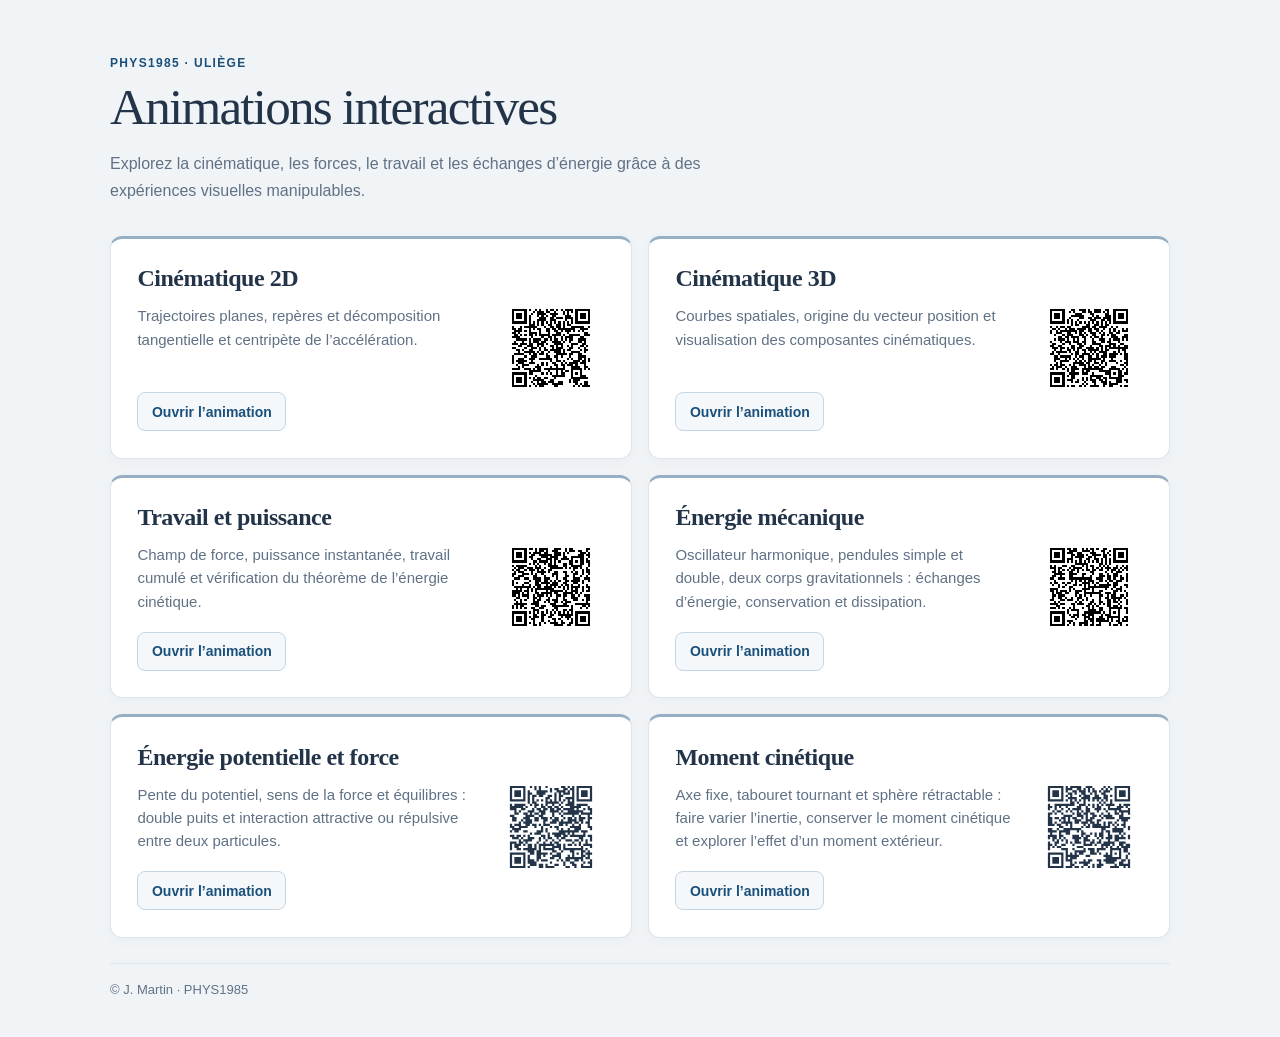
==== index.html @ 3fc99a3e "Add fixed-axis angular momentum interactive app and QR code" ====
<!doctype html>
<html lang="fr">
<head>
  <meta charset="utf-8">
  <meta name="viewport" content="width=device-width, initial-scale=1">
  <meta name="description" content="Animations interactives de mécanique pour le cours PHYS1985.">
  <link rel="canonical" href="https://aenictusgithub.github.io/PHYS1985/">
  <meta property="og:title" content="PHYS1985 — Animations interactives de mécanique">
  <meta property="og:description" content="Cinématique, forces, travail, puissance et énergie dans des expériences visuelles manipulables.">
  <meta property="og:type" content="website">
  <meta property="og:url" content="https://aenictusgithub.github.io/PHYS1985/">
  <meta property="og:image" content="https://aenictusgithub.github.io/PHYS1985/og.png">
  <meta name="twitter:card" content="summary_large_image">
  <meta name="twitter:title" content="PHYS1985 — Animations interactives de mécanique">
  <meta name="twitter:description" content="Cinématique, forces, travail, puissance et énergie dans des expériences visuelles manipulables.">
  <meta name="twitter:image" content="https://aenictusgithub.github.io/PHYS1985/og.png">
  <title>PHYS1985 — Animations interactives</title>
  <link rel="stylesheet" href="assets/phys1985-theme.css">
</head>
<body class="catalog">
  <main>
    <header>
      <p class="eyebrow">PHYS1985 · ULiège</p>
      <h1>Animations interactives</h1>
      <p class="intro">Explorez la cinématique, les forces, le travail et les échanges d’énergie grâce à des expériences visuelles manipulables.</p>
    </header>

    <section class="grid" aria-label="Animations disponibles">
      <article>
        <div>
          <h2>Cinématique 2D</h2>
          <p>Trajectoires planes, repères et décomposition tangentielle et centripète de l’accélération.</p>
          <a class="button" href="cinematique_2d_webapp_fr.html">Ouvrir l’animation</a>
        </div>
        <img class="qr" src="qr-codes/cinematique_2d.svg" alt="QR code vers l’animation de cinématique 2D">
      </article>

      <article>
        <div>
          <h2>Cinématique 3D</h2>
          <p>Courbes spatiales, origine du vecteur position et visualisation des composantes cinématiques.</p>
          <a class="button" href="cinematique_3d_webapp_fr.html">Ouvrir l’animation</a>
        </div>
        <img class="qr" src="qr-codes/cinematique_3d.svg" alt="QR code vers l’animation de cinématique 3D">
      </article>

      <article>
        <div>
          <h2>Travail et puissance</h2>
          <p>Champ de force, puissance instantanée, travail cumulé et vérification du théorème de l’énergie cinétique.</p>
          <a class="button" href="puissance_travail_webapp_fr.html">Ouvrir l’animation</a>
        </div>
        <img class="qr" src="qr-codes/puissance_travail.svg" alt="QR code vers l’animation sur le travail et la puissance">
      </article>

      <article>
        <div>
          <h2>Énergie mécanique</h2>
          <p>Oscillateur harmonique, pendules simple et double, deux corps gravitationnels : échanges d’énergie, conservation et dissipation.</p>
          <a class="button" href="energie_mecanique_webapp_fr.html">Ouvrir l’animation</a>
        </div>
        <img class="qr" src="qr-codes/energie_mecanique.svg" alt="QR code vers l’animation sur l’énergie mécanique">
      </article>

      <article>
        <div>
          <h2>Énergie potentielle et force</h2>
          <p>Pente du potentiel, sens de la force et équilibres : double puits et interaction attractive ou répulsive entre deux particules.</p>
          <a class="button" href="potentiel_force_webapp_fr.html">Ouvrir l’animation</a>
        </div>
        <img class="qr" src="qr-codes/potentiel_force.svg" alt="QR code vers l’animation sur l’énergie potentielle et la force">
      </article>

      <article>
        <div>
          <h2>Moment cinétique</h2>
          <p>Axe fixe, tabouret tournant et sphère rétractable : faire varier l’inertie, conserver le moment cinétique et explorer l’effet d’un moment extérieur.</p>
          <a class="button" href="moment_cinetique_webapp_fr.html">Ouvrir l’animation</a>
        </div>
        <img class="qr" src="qr-codes/moment_cinetique.svg" alt="QR code vers l’animation sur le moment cinétique">
      </article>
    </section>

    <footer>© J. Martin · PHYS1985</footer>
  </main>
</body>
</html>
---- assets/phys1985-theme.css ----
/* PHYS1985 — shared visual language. Embedded in every standalone application. */
:root {
  --bg: #f1f4f7;
  --panel: #ffffff;
  --panel-soft: #f7f9fb;
  --ink: #233449;
  --muted: #607185;
  --line: #dce4ec;
  --accent: #276aa0;
  --accent-dark: #1b507b;
  --position: #d9683b;
  --velocity: #2775b6;
  --acceleration: #7758a6;
  --tangential: #b5688b;
  --normal: #268576;
  --centripetal: #268576;
  --force: #7758a6;
  --work: #2775b6;
  --positive: #268576;
  --negative: #b5687b;
  --shadow: 0 3px 12px rgba(28, 49, 72, 0.035);
  --ui-font: -apple-system, BlinkMacSystemFont, "Segoe UI", sans-serif;
  --title-font: "STIX Two Text", Georgia, "Times New Roman", serif;
  --radius: 0.75rem;
  --text-ui: 0.875rem;
  --text-secondary: 0.75rem;
  --text-formula: 0.9375rem;
  --text-value: 0.875rem;
  --text-tick: 0.8125rem;
  font-family: var(--ui-font);
  font-synthesis: none;
  color-scheme: light;
}

.phys-app { margin: 0; color: var(--ink); background: var(--bg); }
.phys-app [hidden] { display: none !important; }
.phys-app mjx-container[jax="SVG"] { font-size: 100% !important; }
.phys-app #app-shell {
  display: grid;
  grid-template-columns: 20.5rem minmax(0, 1fr);
  width: 100%;
  height: 100vh;
  height: 100dvh;
  min-height: 0;
}
.phys-app .control-panel {
  min-width: 0;
  overflow-y: auto;
  border-right: 1px solid var(--line);
  box-shadow: none;
  scrollbar-width: thin;
  scrollbar-color: #b9c7d4 transparent;
}
.phys-app .app-header {
  padding: 1.65rem 1.35rem 1.35rem;
  border: 0;
  border-top: 3px solid var(--accent);
  background: var(--panel);
}
.phys-app .eyebrow, .catalog .eyebrow {
  margin: 0 0 0.55rem;
  color: var(--accent-dark);
  font-family: var(--ui-font);
  font-size: 0.75rem;
  font-weight: 650;
  letter-spacing: 0.11em;
  text-transform: uppercase;
}
.phys-app .app-header h1 {
  margin: 0;
  font-family: var(--title-font);
  font-size: 1.95rem;
  font-weight: 600;
  letter-spacing: -0.035em;
  line-height: 1.12;
}
.phys-app .subtitle {
  margin: 0.65rem 0 0;
  color: var(--muted);
  font-size: 0.875rem;
  line-height: 1.5;
}
.phys-app .panel-section {
  padding: 1.1rem 1.35rem 1.2rem;
  border-top: 1px solid var(--line);
  border-bottom: 0;
}
.phys-app .panel-section h2 {
  margin: 0 0 0.85rem;
  color: var(--muted);
  font-family: var(--ui-font);
  font-size: 0.75rem;
  font-weight: 650;
  letter-spacing: 0.075em;
  line-height: 1.45;
  text-transform: uppercase;
}
.phys-app .section-heading-row { align-items: baseline; margin-bottom: 0.85rem; }
.phys-app .section-heading-row h2 { margin: 0; }
.phys-app .field-label {
  margin-bottom: 0.5rem;
  color: var(--ink);
  font-size: 0.875rem;
  font-weight: 550;
  line-height: 1.4;
}
.phys-app .field-label.compact { margin-top: 1rem; font-size: 0.875rem; }
.phys-app button, .phys-app select {
  min-width: 0;
  min-height: 2.6rem;
  border: 1px solid #cfdae5;
  border-radius: 0.5rem;
  color: var(--ink);
  background: #fff;
  font-size: 0.875rem;
  line-height: 1.25;
  transition: background-color 140ms ease, border-color 140ms ease;
}
.phys-app button { padding: 0.6rem 0.65rem; }
.phys-app select { width: 100%; padding: 0.6rem 1.7rem 0.6rem 0.65rem; text-overflow: ellipsis; }
.phys-app button:hover, .phys-app select:hover { border-color: #8daac1; background: #f5f8fb; }
.phys-app button:focus-visible,
.phys-app select:focus-visible,
.phys-app input:focus-visible,
.phys-app [tabindex]:focus-visible,
.catalog a:focus-visible {
  outline: 3px solid #88b5d7;
  outline-offset: 3px;
}
.phys-app .primary-button {
  color: #fff;
  border-color: var(--accent);
  background: var(--accent);
  font-weight: 600;
  box-shadow: 0 1px 2px rgba(28, 49, 72, 0.08);
}
.phys-app .primary-button:hover { color: #fff; border-color: var(--accent-dark); background: var(--accent-dark); }
.phys-app .text-button {
  min-height: 1.5rem;
  padding: 0;
  border: 0;
  border-radius: 0;
  color: var(--accent);
  background: transparent;
  font-size: 0.8125rem;
  font-weight: 550;
}
.phys-app .text-button:hover { background: transparent; text-decoration: underline; text-underline-offset: 0.2em; }
.phys-app .transport-row { display: grid; grid-template-columns: 1fr 1.35fr 0.9fr; gap: 0.4rem; }
.phys-app .transport-row select { width: 100%; padding-left: 0.45rem; padding-right: 0.6rem; }
.phys-app .transport-row button { padding-left: 0.35rem; padding-right: 0.35rem; font-size: 0.8125rem; }
.phys-app .preset-grid { gap: 0.45rem; }
.phys-app .preset-grid button { min-height: 2.25rem; padding: 0.4rem; font-size: 0.8125rem; }
.phys-app input[type="range"] {
  -webkit-appearance: none;
  appearance: none;
  display: block;
  width: 100%;
  height: 1.75rem;
  margin: 0.05rem 0;
  padding: 0;
  border: 0;
  background: transparent;
  cursor: pointer;
  accent-color: var(--accent);
}
.phys-app input[type="range"]::-webkit-slider-runnable-track { height: 4px; border-radius: 4px; background: #d3dee8; }
.phys-app input[type="range"]::-moz-range-track { height: 4px; border-radius: 4px; background: #d3dee8; }
.phys-app input[type="range"]::-webkit-slider-thumb {
  -webkit-appearance: none;
  width: 16px;
  height: 16px;
  margin-top: -6px;
  border: 2px solid #fff;
  border-radius: 50%;
  background: var(--accent);
  box-shadow: 0 0 0 1px #b6c8d8;
}
.phys-app input[type="range"]::-moz-range-thumb {
  width: 12px;
  height: 12px;
  border: 2px solid #fff;
  border-radius: 50%;
  background: var(--accent);
  box-shadow: 0 0 0 1px #b6c8d8;
}
.phys-app input[type="checkbox"] { width: 1rem; height: 1rem; margin: 0; accent-color: var(--accent); }
.phys-app .vector-options, .phys-app .display-options { gap: 0.15rem; margin-top: 0; }
.phys-app .check-row {
  min-height: 2.1rem;
  padding: 0.2rem 0;
  gap: 0.55rem;
  color: var(--ink);
  font-size: 0.875rem;
  line-height: 1.4;
  cursor: pointer;
}
.phys-app .swatch { width: 0.55rem; height: 0.55rem; border: 0; box-shadow: none; }
.phys-app .swatch-velocity { background: var(--velocity); }
.phys-app .range-readout-row { align-items: baseline; gap: 0.7rem; margin-top: 0.15rem; font-size: 0.8125rem; }
.phys-app .range-readout-row output, .phys-app .paired-controls output { color: var(--ink); font-weight: 500; }
.phys-app .microcopy { font-size: 0.75rem; line-height: 1.5; }
.phys-app .inline-check { flex: 0 0 auto; gap: 0.4rem; font-size: 0.8125rem; }
.phys-app .block-note { margin-top: 0.7rem; }
.phys-app .velocity-polar-controls .field-label { min-height: 4rem; }
.phys-app .equation-section { background: var(--panel-soft); }
.phys-app .equations { min-width: 0; color: var(--ink); font-size: var(--text-formula); }
.phys-app .equation { font-size: var(--text-formula); line-height: 1.5; }
.phys-app .equation.parameters, .phys-app .equations .equation-note { font-family: var(--ui-font); font-size: 0.75rem; line-height: 1.55; }
.phys-app .panel-footer {
  gap: 0.85rem;
  padding: 1rem 1.35rem;
  border-top: 1px solid var(--line);
  color: var(--muted);
  font-size: 0.75rem;
  line-height: 1.55;
  white-space: normal;
}
.phys-app .panel-footer > span:first-child { flex: 0 0 auto; }
.phys-app .visualization-panel {
  min-width: 0;
  min-height: 0;
  gap: 0.85rem;
  padding: 1rem;
  background: var(--bg);
}
.phys-app #viewport, .phys-app .visual-card {
  min-width: 0;
  border: 1px solid var(--line);
  border-radius: var(--radius);
  background: #fff;
  box-shadow: var(--shadow);
}
.phys-app #viewport { min-height: 18rem; }
.phys-app .time-badge {
  top: 0.85rem;
  left: 0.85rem;
  padding: 0.45rem 0.6rem;
  border: 1px solid var(--line);
  border-radius: 0.5rem;
  color: var(--ink);
  background: rgba(255, 255, 255, 0.94);
  font-size: var(--text-value);
  box-shadow: 0 2px 6px rgba(28, 49, 72, 0.035);
}
.phys-app .viewport-toolbar { top: 0.85rem; right: 0.85rem; border: 0; border-radius: 0.5rem; background: transparent; }
.phys-app .viewport-toolbar button {
  min-height: 2.2rem;
  padding: 0.45rem 0.6rem;
  border: 1px solid var(--line);
  border-radius: 0.5rem;
  background: rgba(255, 255, 255, 0.94);
  font-size: 0.75rem;
}
.phys-app .warning-badge { border-radius: 0.5rem; font-size: 0.8125rem; }
.phys-app .readout-panel {
  min-height: 0;
  padding: 0;
  border: 0;
  background: transparent;
}
.phys-app .vector-readouts { grid-template-columns: repeat(auto-fit, minmax(min(100%, 14rem), 1fr)); gap: 0.7rem; }
.phys-app .vector-readout, .phys-app .readout-card {
  position: relative;
  min-width: 0;
  padding: 0.8rem 0.9rem;
  border: 1px solid var(--line);
  border-radius: 0.625rem;
  background: #fff;
  box-shadow: var(--shadow);
}
.phys-app .vector-readout { border-top: 2px solid var(--readout-color); gap: 0.1rem; }
.phys-app .vector-readout-line { max-width: 100%; padding: 0.22rem 0; overflow-x: auto; scrollbar-width: thin; line-height: 1.4; }
.phys-app .vector-readout-magnitude { font-size: var(--text-value); font-weight: 500; }
.phys-app .vector-readout-components { font-size: var(--text-value); }
.phys-app .readout-card::before { inset: 0 0 auto; width: auto; height: 2px; }
.phys-app .readout-symbol { font-size: var(--text-value); line-height: 1.35; }
.phys-app .readout-card strong { margin: 0.28rem 0 0.22rem; font-size: var(--text-value); font-weight: 500; }
.phys-app .range-readout-row output, .phys-app .paired-controls output { font-size: var(--text-value); }
.phys-app .readout-card small { font-size: 0.75rem; line-height: 1.45; }
.phys-app .axis-title-label { font-size: var(--text-formula); }
.phys-app .axis-tick-label { font-size: var(--text-tick); font-weight: 400; }

/* The force field keeps a dark plotting surface for its magnitude palette. */
.phys-app[data-app="energy"] .visualization-panel { display: block; overflow-y: auto; container: workspace / inline-size; }
.phys-app[data-app="energy"] .experiment-grid {
  grid-template-columns: minmax(0, 1fr);
  grid-template-rows: minmax(360px, 47vh) minmax(380px, 38vh);
  gap: 0.85rem;
}
.phys-app[data-app="energy"] .readout-panel { grid-template-columns: repeat(auto-fit, minmax(9rem, 1fr)); gap: 0.7rem; margin-top: 0.85rem; }
.phys-app .card-heading { min-height: 4.4rem; padding: 0.9rem 1rem; align-items: center; }
.phys-app .card-heading h2 { font-family: var(--title-font); font-size: 1.125rem; font-weight: 600; line-height: 1.3; }
.phys-app .card-kicker { color: var(--muted); font-size: 0.75rem; font-weight: 500; letter-spacing: 0.065em; }
.phys-app .sign-badge, .phys-app .result-badge { padding: 0.35rem 0.55rem; border-radius: 0.4rem; font-size: 0.75rem; font-weight: 550; }
.phys-app .sign-badge.positive { color: #20695b; background: #e9f3ef; }
.phys-app .sign-badge.negative { color: #97495f; background: #f8edf0; }
.phys-app .sign-badge.neutral { color: #56697a; background: #edf2f6; }
.phys-app .result-badge { color: var(--accent-dark); background: #edf3f8; }
.phys-app[data-app="energy"] .time-badge { display: grid; gap: 0.3rem; color: #eef5fc; border-color: #34475b; background: rgba(16, 29, 44, 0.92); box-shadow: none; }
.phys-app[data-app="energy"] .viewport-toolbar button { color: #e3edf7; border-color: #34475b; background: rgba(16, 29, 44, 0.92); }
.phys-app[data-app="energy"] .viewport-toolbar button:hover { background: #263c50; }
.phys-app .drag-a-hint { left: 0.85rem; bottom: 0.85rem; border-color: #34475b; border-radius: 0.4rem; background: rgba(16, 29, 44, 0.85); color: #cfdeeb; font-size: 0.75rem; }
.phys-app .scene-math-label { text-shadow: none; }
.phys-app .point-label { color: #ed8a58; }
.phys-app .velocity-label { color: #6db9ed; }
.phys-app .kinetic-readout::before { background: var(--position); }
.phys-app .chart-legend { top: 0.6rem; right: 0.65rem; gap: 0.3rem; padding: 0.45rem 0.6rem; border-color: var(--line); border-radius: 0.45rem; font-size: 0.875rem; background: rgba(255, 255, 255, 0.94); }
.phys-app .chart-tick-label { font-size: var(--text-tick); }
.phys-app .chart-axis-x, .phys-app .chart-axis-y { font-size: var(--text-formula); }
.phys-app .chart-axis-y { top: calc(50% + 23px); }
.phys-app .legend-positive { background: rgba(38, 133, 118, 0.3); }
.phys-app .legend-negative { background: rgba(181, 104, 123, 0.3); }

@container workspace (min-width: 960px) {
  .phys-app[data-app="energy"] .experiment-grid {
    grid-template-columns: minmax(0, 1.12fr) minmax(0, 1fr);
    grid-template-rows: minmax(400px, calc(100dvh - 160px));
  }
}

@media (max-width: 1180px) and (min-width: 881px) {
  .phys-app #app-shell { grid-template-columns: 19rem minmax(0, 1fr); }
  .phys-app .app-header, .phys-app .panel-section, .phys-app .panel-footer { padding-left: 1.1rem; padding-right: 1.1rem; }
}
@media (max-width: 880px) {
  .phys-app { overflow: auto; }
  .phys-app #app-shell { display: block; height: auto; min-height: 100vh; }
  .phys-app .control-panel { overflow: visible; border-right: 0; }
  .phys-app .visualization-panel { min-height: 0; }
  .phys-app:not([data-app="energy"]) .visualization-panel { grid-template-rows: minmax(24rem, 62vh) auto; }
  .phys-app #viewport { min-height: 24rem; }
  .phys-app .panel-footer { justify-content: space-between; }
  .phys-app .velocity-polar-controls .field-label { min-height: 2.6rem; }
}
@media (max-width: 620px) {
  .phys-app .app-header { padding-top: 1.3rem; }
  .phys-app .app-header, .phys-app .panel-section, .phys-app .panel-footer { padding-left: 1rem; padding-right: 1rem; }
  .phys-app .visualization-panel { padding: 0.6rem; }
  .phys-app .card-heading { align-items: flex-start; gap: 0.5rem; padding: 0.8rem; }
  .phys-app .vector-readouts { grid-template-columns: minmax(0, 1fr); }
  .phys-app[data-app="energy"] .readout-panel { grid-template-columns: repeat(2, minmax(0, 1fr)); }
  .phys-app .readout-card:last-child { grid-column: auto; }
  .phys-app .velocity-polar-controls .field-label { min-height: 0; }
  .phys-app .time-badge { top: 0.6rem; left: 0.6rem; }
  .phys-app .viewport-toolbar { top: 0.6rem; right: 0.6rem; }
  .phys-app .viewport-toolbar button { font-size: 0.75rem; padding: 0.4rem; }
  .phys-app[data-app="energy"] .viewport-toolbar { top: auto; bottom: 0.6rem; }
  .phys-app .chart-legend { font-size: 0.8125rem; }
  .phys-app .range-readout-row .microcopy { max-width: 55%; text-align: right; }
}
@media (max-height: 650px) and (min-width: 881px) {
  .phys-app .visualization-panel { overflow-y: auto; }
  .phys-app:not([data-app="energy"]) .visualization-panel { grid-template-rows: minmax(24rem, 1fr) auto; }
}
@media (prefers-reduced-motion: reduce) {
  .phys-app button, .phys-app select, .catalog a { transition: none; }
}

/* The catalogue uses the same type, surfaces and controls as the experiments. */
.catalog { margin: 0; min-height: 100vh; color: var(--ink); background: var(--bg); font-family: var(--ui-font); }
.catalog * { box-sizing: border-box; }
.catalog main { width: min(1060px, calc(100% - 3rem)); margin: 0 auto; padding: 3.5rem 0 2.5rem; }
.catalog header { max-width: 45rem; margin-bottom: 2rem; }
.catalog h1 { margin: 0; font-family: var(--title-font); font-size: clamp(2.2rem, 5vw, 3.2rem); font-weight: 500; line-height: 1.1; letter-spacing: -0.035em; }
.catalog .intro { margin: 1rem 0 0; max-width: 42rem; font-size: 1rem; line-height: 1.65; color: var(--muted); }
.catalog .grid { display: grid; grid-template-columns: repeat(2, minmax(0, 1fr)); gap: 1rem; }
.catalog article { display: grid; grid-template-columns: minmax(0, 1fr) 6.75rem; align-items: center; gap: 1.5rem; padding: 1.65rem; border: 1px solid var(--line); border-top: 3px solid #96afc4; border-radius: var(--radius); background: #fff; box-shadow: var(--shadow); }
.catalog article.featured { grid-column: 1 / -1; border-top-color: var(--accent); }
.catalog h2 { margin: 0 0 0.75rem; font-family: var(--title-font); font-weight: 600; font-size: 1.5rem; letter-spacing: -0.02em; }
.catalog article p { min-height: 4.6em; margin: 0 0 1.2rem; color: var(--muted); font-size: 0.9375rem; line-height: 1.55; }
.catalog article.featured p { min-height: 0; }
.catalog .button { display: inline-block; padding: 0.65rem 0.85rem; border: 1px solid #c4d5e3; border-radius: 0.5rem; color: var(--accent-dark); background: #f4f8fb; font-size: 0.875rem; font-weight: 550; text-decoration: none; transition: background-color 140ms ease; }
.catalog .button:hover { background: #e7f0f7; }
.catalog .qr { display: block; width: 6.75rem; height: 6.75rem; border: 0.3rem solid #fff; }
.catalog footer { margin-top: 1.6rem; padding-top: 1.1rem; border-top: 1px solid var(--line); color: var(--muted); font-size: 0.8125rem; }
@media (max-width: 820px) {
  .catalog main { width: min(680px, calc(100% - 2rem)); padding: 2.5rem 0; }
  .catalog .grid { grid-template-columns: 1fr; }
  .catalog article.featured { grid-column: auto; }
  .catalog article p { min-height: 0; }
}
@media (max-width: 420px) {
  .catalog article { grid-template-columns: minmax(0, 1fr) 4.75rem; gap: 0.7rem; padding: 1.15rem; }
  .catalog .qr { width: 4.75rem; height: 4.75rem; }
  .catalog h2 { font-size: 1.35rem; }
}
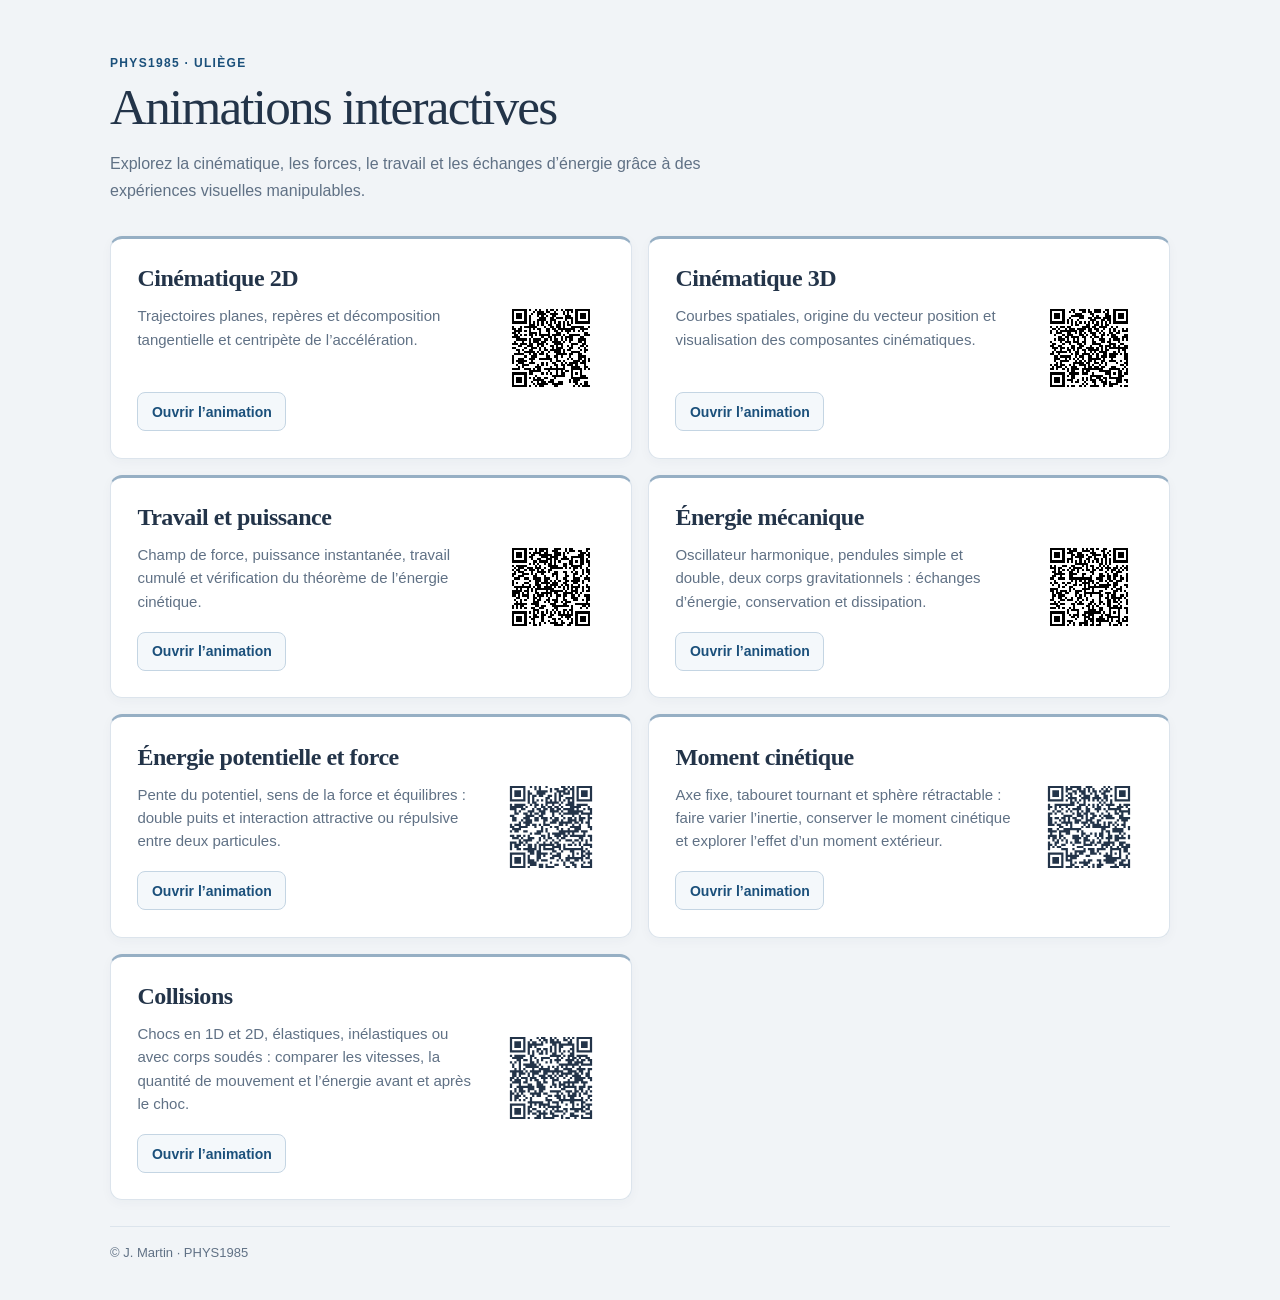
==== commit fe2ffb4c: "Publish collisions app and harmonize spherical body relief" ====
--- a/index.html
+++ b/index.html
@@ -79,6 +79,15 @@
         </div>
         <img class="qr" src="qr-codes/moment_cinetique.svg" alt="QR code vers l’animation sur le moment cinétique">
       </article>
+
+      <article>
+        <div>
+          <h2>Collisions</h2>
+          <p>Chocs en 1D et 2D, élastiques, inélastiques ou avec corps soudés : comparer les vitesses, la quantité de mouvement et l’énergie avant et après le choc.</p>
+          <a class="button" href="collisions_webapp_fr.html">Ouvrir l’animation</a>
+        </div>
+        <img class="qr" src="qr-codes/collisions.svg" alt="QR code vers l’animation sur les collisions">
+      </article>
     </section>
 
     <footer>© J. Martin · PHYS1985</footer>
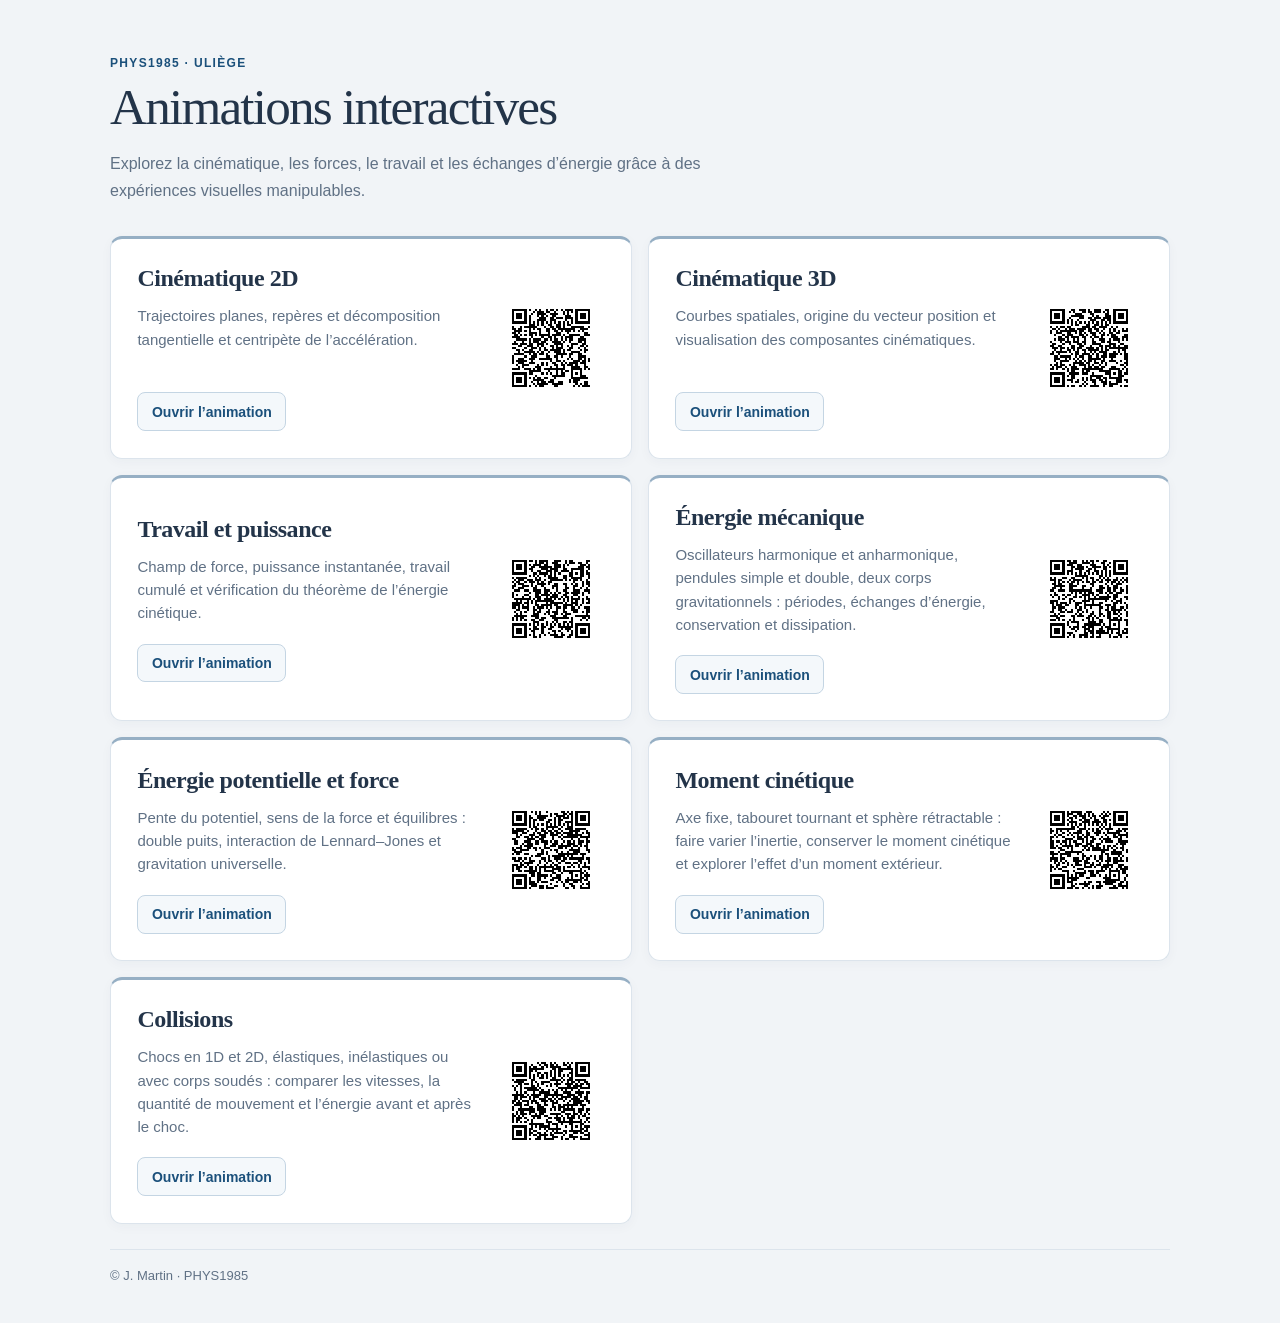
==== commit d91d22c4: "Add anharmonic periods, gravity potential and collision updates; unify QR codes" ====
--- a/index.html
+++ b/index.html
@@ -56,7 +56,7 @@
       <article>
         <div>
           <h2>Énergie mécanique</h2>
-          <p>Oscillateur harmonique, pendules simple et double, deux corps gravitationnels : échanges d’énergie, conservation et dissipation.</p>
+          <p>Oscillateurs harmonique et anharmonique, pendules simple et double, deux corps gravitationnels : périodes, échanges d’énergie, conservation et dissipation.</p>
           <a class="button" href="energie_mecanique_webapp_fr.html">Ouvrir l’animation</a>
         </div>
         <img class="qr" src="qr-codes/energie_mecanique.svg" alt="QR code vers l’animation sur l’énergie mécanique">
@@ -65,7 +65,7 @@
       <article>
         <div>
           <h2>Énergie potentielle et force</h2>
-          <p>Pente du potentiel, sens de la force et équilibres : double puits et interaction attractive ou répulsive entre deux particules.</p>
+          <p>Pente du potentiel, sens de la force et équilibres : double puits, interaction de Lennard–Jones et gravitation universelle.</p>
           <a class="button" href="potentiel_force_webapp_fr.html">Ouvrir l’animation</a>
         </div>
         <img class="qr" src="qr-codes/potentiel_force.svg" alt="QR code vers l’animation sur l’énergie potentielle et la force">
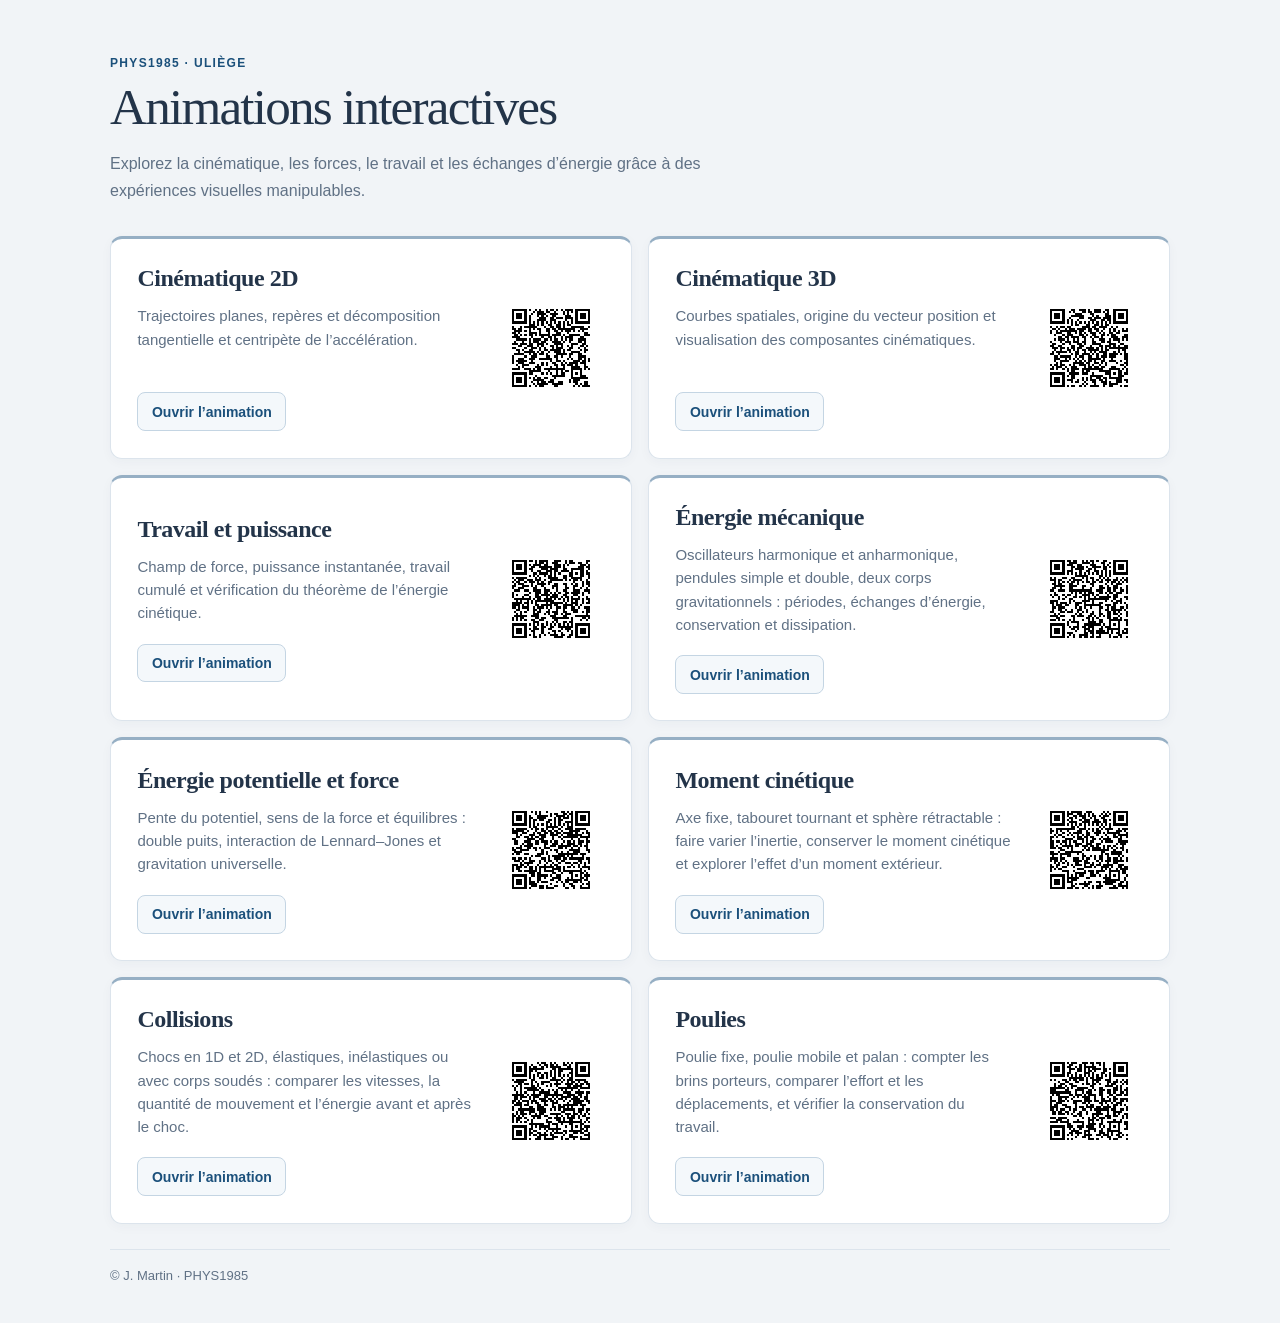
==== commit baadb4a7: "Publish pulley app with uniform QR code" ====
--- a/index.html
+++ b/index.html
@@ -88,6 +88,15 @@
         </div>
         <img class="qr" src="qr-codes/collisions.svg" alt="QR code vers l’animation sur les collisions">
       </article>
+
+      <article>
+        <div>
+          <h2>Poulies</h2>
+          <p>Poulie fixe, poulie mobile et palan : compter les brins porteurs, comparer l’effort et les déplacements, et vérifier la conservation du travail.</p>
+          <a class="button" href="poulies_webapp_fr.html">Ouvrir l’animation</a>
+        </div>
+        <img class="qr" src="qr-codes/poulies.svg" alt="QR code vers l’animation sur les poulies">
+      </article>
     </section>
 
     <footer>© J. Martin · PHYS1985</footer>
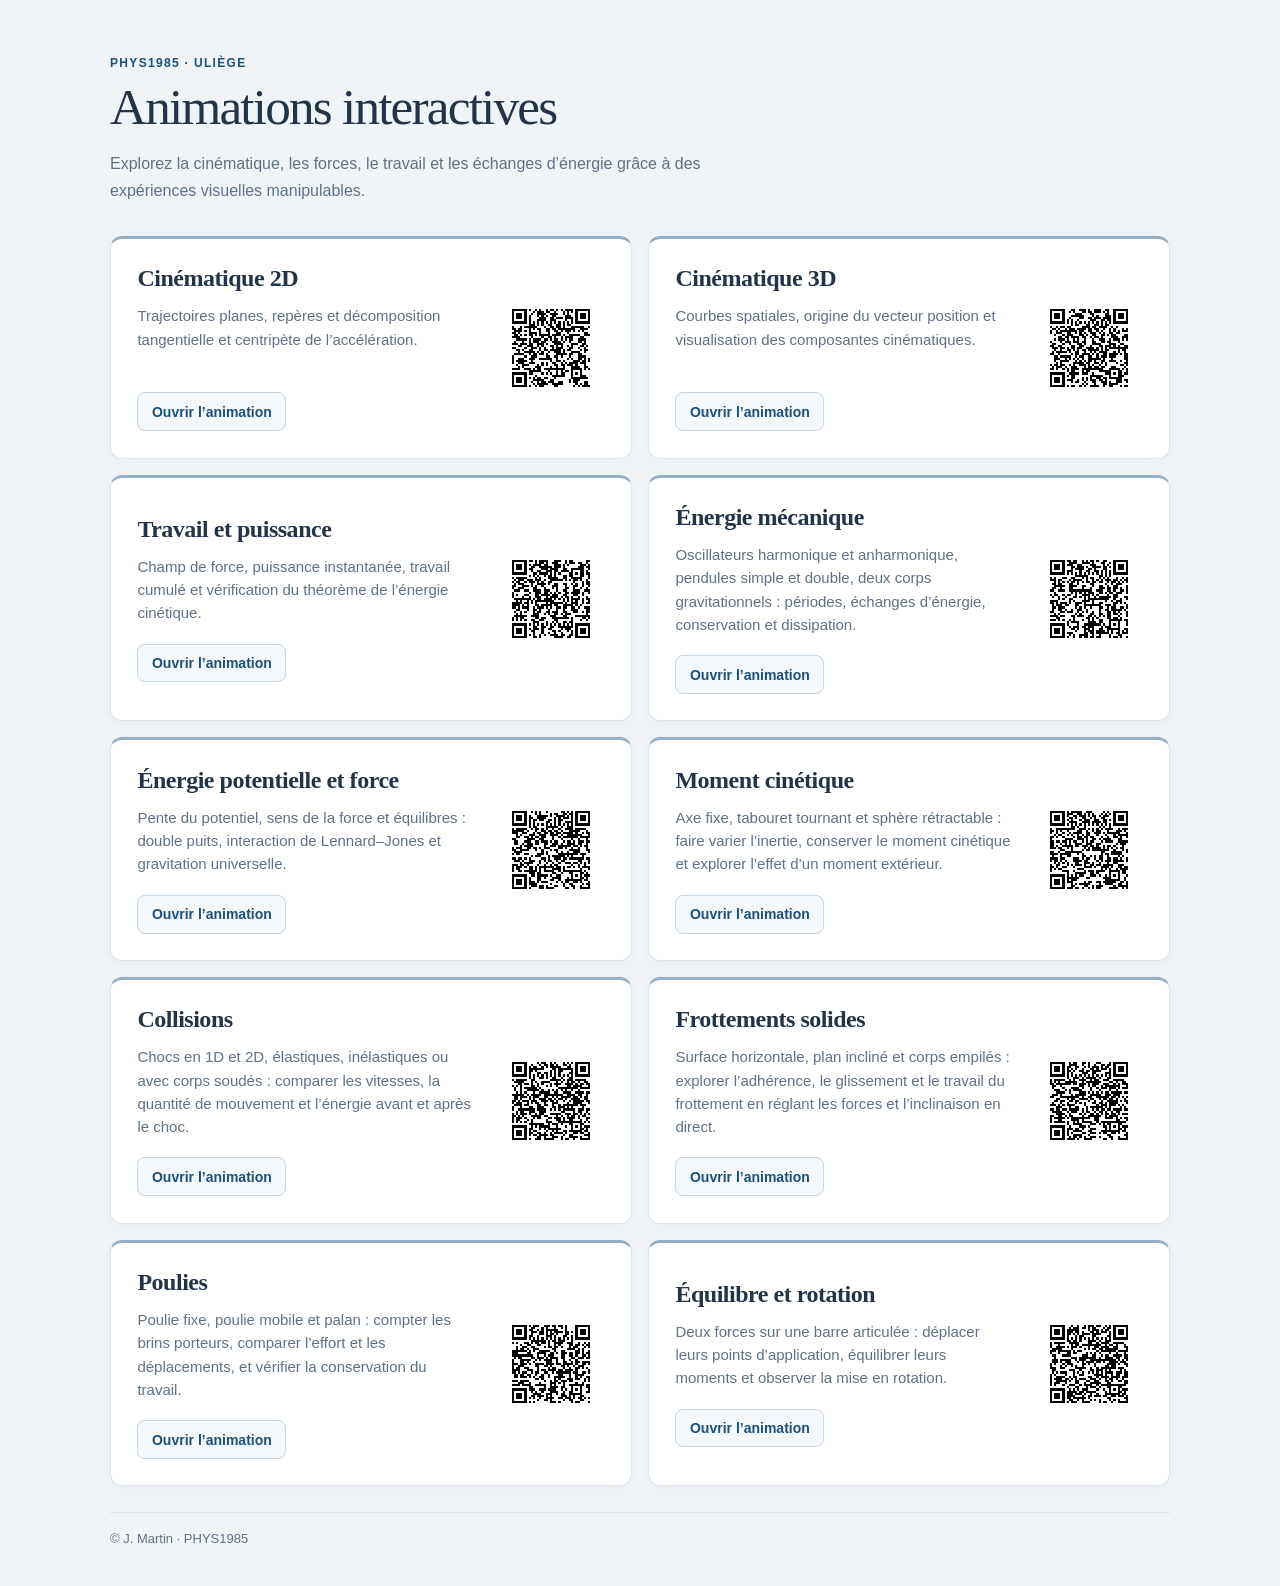
==== commit bfca8912: "Publish latest mechanics apps, friction and static equilibrium" ====
--- a/index.html
+++ b/index.html
@@ -91,11 +91,28 @@
 
       <article>
         <div>
+          <h2>Frottements solides</h2>
+          <p>Surface horizontale, plan incliné et corps empilés : explorer l’adhérence, le glissement et le travail du frottement en réglant les forces et l’inclinaison en direct.</p>
+          <a class="button" href="frottements_solides_webapp_fr.html">Ouvrir l’animation</a>
+        </div>
+        <img class="qr" src="qr-codes/frottements_solides.svg" alt="QR code vers l’animation sur les frottements solides">
+      </article>
+
+      <article>
+        <div>
           <h2>Poulies</h2>
           <p>Poulie fixe, poulie mobile et palan : compter les brins porteurs, comparer l’effort et les déplacements, et vérifier la conservation du travail.</p>
           <a class="button" href="poulies_webapp_fr.html">Ouvrir l’animation</a>
         </div>
         <img class="qr" src="qr-codes/poulies.svg" alt="QR code vers l’animation sur les poulies">
+      </article>
+      <article>
+        <div>
+          <h2>Équilibre et rotation</h2>
+          <p>Deux forces sur une barre articulée : déplacer leurs points d’application, équilibrer leurs moments et observer la mise en rotation.</p>
+          <a class="button" href="equilibres_statiques_webapp_fr.html">Ouvrir l’animation</a>
+        </div>
+        <img class="qr" src="qr-codes/equilibres_statiques.svg" alt="QR code vers l’animation sur l’équilibre et la rotation">
       </article>
     </section>
 
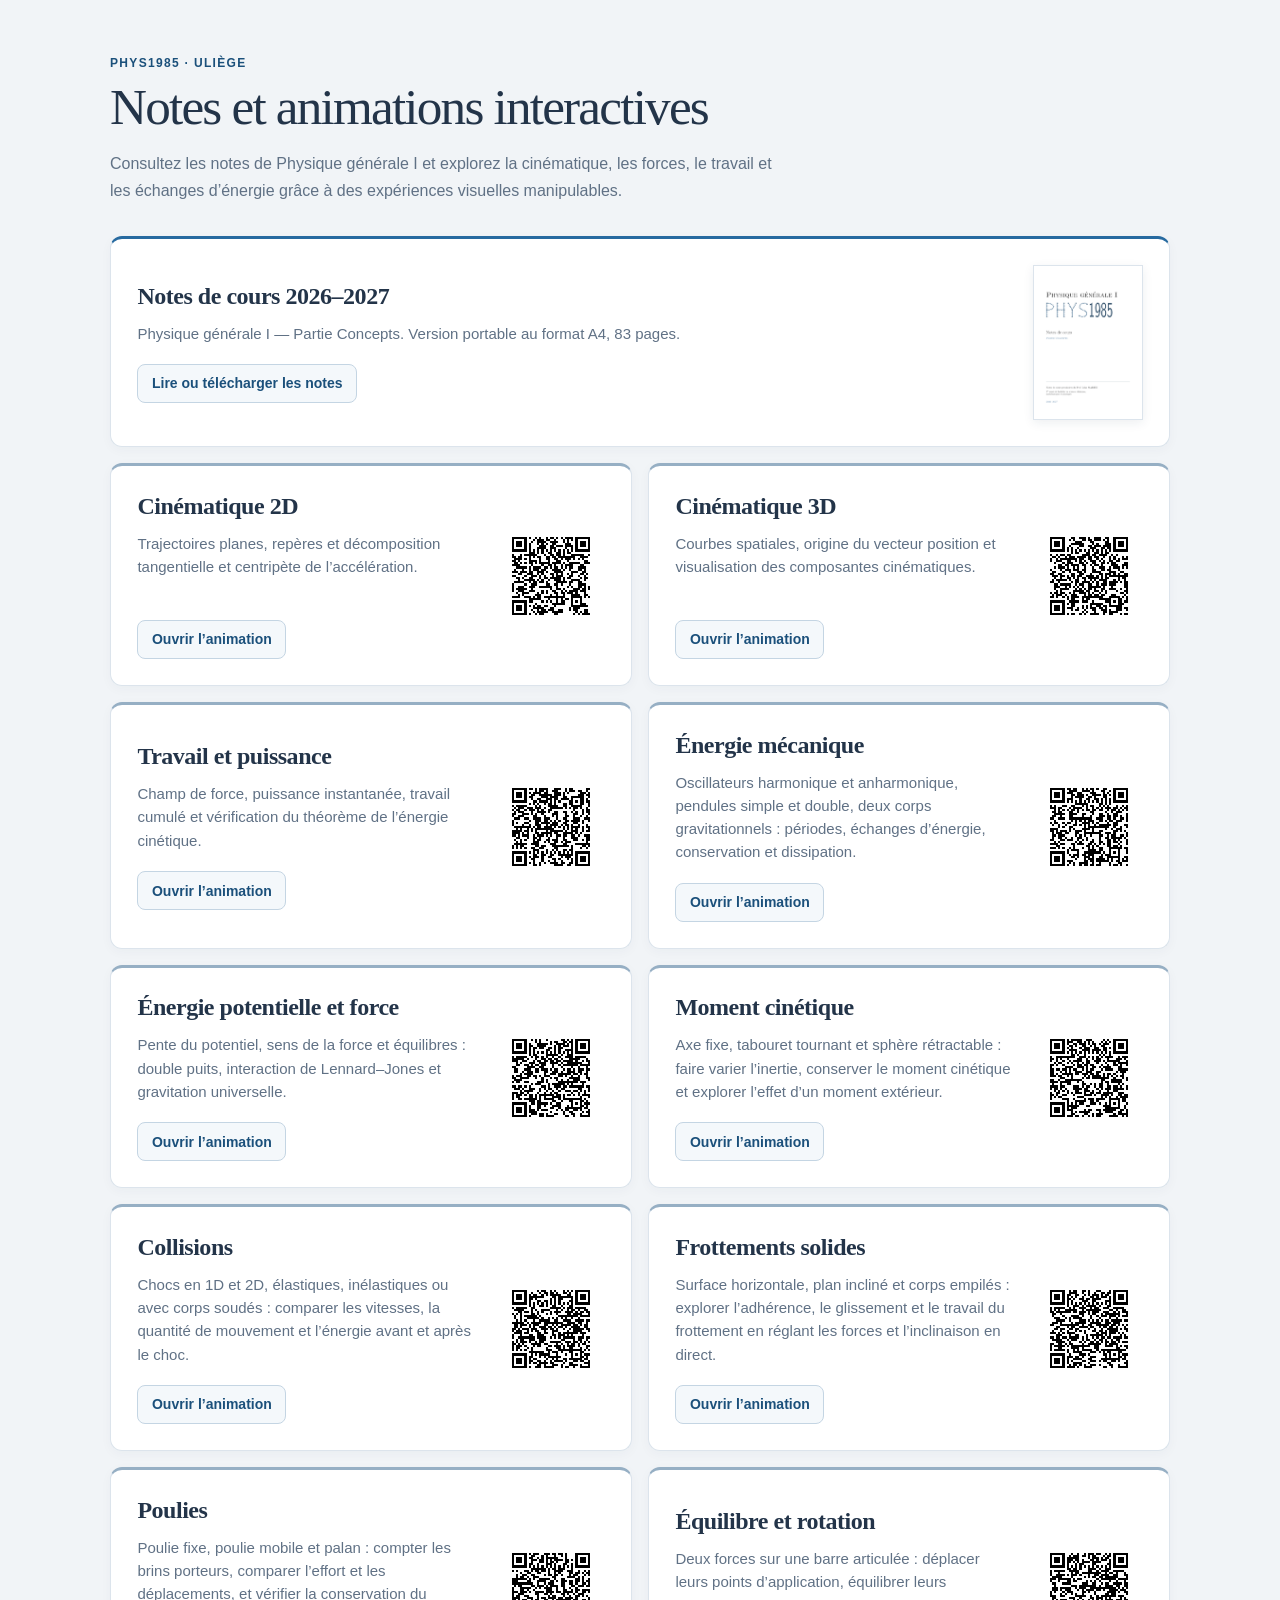
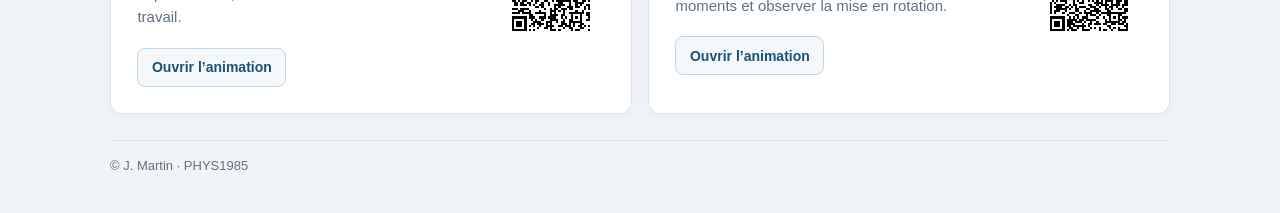
==== commit 9955c054: "Publish 2026-2027 course notes" ====
--- a/index.html
+++ b/index.html
@@ -3,29 +3,40 @@
 <head>
   <meta charset="utf-8">
   <meta name="viewport" content="width=device-width, initial-scale=1">
-  <meta name="description" content="Animations interactives de mécanique pour le cours PHYS1985.">
+  <meta name="description" content="Notes de cours et animations interactives de mécanique pour le cours PHYS1985.">
   <link rel="canonical" href="https://aenictusgithub.github.io/PHYS1985/">
-  <meta property="og:title" content="PHYS1985 — Animations interactives de mécanique">
-  <meta property="og:description" content="Cinématique, forces, travail, puissance et énergie dans des expériences visuelles manipulables.">
+  <meta property="og:title" content="PHYS1985 — Notes et animations interactives de mécanique">
+  <meta property="og:description" content="Notes de cours 2026–2027 et expériences visuelles manipulables de cinématique, dynamique, énergie, collisions, rotations et ondes.">
   <meta property="og:type" content="website">
   <meta property="og:url" content="https://aenictusgithub.github.io/PHYS1985/">
   <meta property="og:image" content="https://aenictusgithub.github.io/PHYS1985/og.png">
   <meta name="twitter:card" content="summary_large_image">
-  <meta name="twitter:title" content="PHYS1985 — Animations interactives de mécanique">
-  <meta name="twitter:description" content="Cinématique, forces, travail, puissance et énergie dans des expériences visuelles manipulables.">
+  <meta name="twitter:title" content="PHYS1985 — Notes et animations interactives de mécanique">
+  <meta name="twitter:description" content="Notes de cours 2026–2027 et expériences visuelles manipulables de cinématique, dynamique, énergie, collisions, rotations et ondes.">
   <meta name="twitter:image" content="https://aenictusgithub.github.io/PHYS1985/og.png">
-  <title>PHYS1985 — Animations interactives</title>
+  <title>PHYS1985 — Notes et animations interactives</title>
   <link rel="stylesheet" href="assets/phys1985-theme.css">
 </head>
 <body class="catalog">
   <main>
     <header>
       <p class="eyebrow">PHYS1985 · ULiège</p>
-      <h1>Animations interactives</h1>
-      <p class="intro">Explorez la cinématique, les forces, le travail et les échanges d’énergie grâce à des expériences visuelles manipulables.</p>
+      <h1>Notes et animations interactives</h1>
+      <p class="intro">Consultez les notes de Physique générale I et explorez la cinématique, les forces, le travail et les échanges d’énergie grâce à des expériences visuelles manipulables.</p>
     </header>
 
-    <section class="grid" aria-label="Animations disponibles">
+    <section class="grid" aria-label="Ressources disponibles">
+      <article class="featured">
+        <div>
+          <h2>Notes de cours 2026–2027</h2>
+          <p>Physique générale I — Partie Concepts. Version portable au format A4, 83 pages.</p>
+          <a class="button" href="notes/Notes_2627_portable.pdf">Lire ou télécharger les notes</a>
+        </div>
+        <a class="notes-cover-link" href="notes/Notes_2627_portable.pdf" aria-label="Ouvrir les notes de cours 2026–2027">
+          <img class="notes-cover" src="notes/Notes_2627_portable_cover.png" alt="Page de garde des notes de cours PHYS1985 2026–2027">
+        </a>
+      </article>
+
       <article>
         <div>
           <h2>Cinématique 2D</h2>
--- a/assets/phys1985-theme.css
+++ b/assets/phys1985-theme.css
@@ -373,6 +373,8 @@
 .catalog .button { display: inline-block; padding: 0.65rem 0.85rem; border: 1px solid #c4d5e3; border-radius: 0.5rem; color: var(--accent-dark); background: #f4f8fb; font-size: 0.875rem; font-weight: 550; text-decoration: none; transition: background-color 140ms ease; }
 .catalog .button:hover { background: #e7f0f7; }
 .catalog .qr { display: block; width: 6.75rem; height: 6.75rem; border: 0.3rem solid #fff; }
+.catalog .notes-cover-link { display: block; justify-self: end; border: 1px solid var(--line); background: #fff; box-shadow: 0 3px 10px rgba(28, 49, 72, 0.08); }
+.catalog .notes-cover { display: block; width: 6.75rem; height: auto; }
 .catalog footer { margin-top: 1.6rem; padding-top: 1.1rem; border-top: 1px solid var(--line); color: var(--muted); font-size: 0.8125rem; }
 @media (max-width: 820px) {
   .catalog main { width: min(680px, calc(100% - 2rem)); padding: 2.5rem 0; }
@@ -383,5 +385,6 @@
 @media (max-width: 420px) {
   .catalog article { grid-template-columns: minmax(0, 1fr) 4.75rem; gap: 0.7rem; padding: 1.15rem; }
   .catalog .qr { width: 4.75rem; height: 4.75rem; }
+  .catalog .notes-cover { width: 4.75rem; }
   .catalog h2 { font-size: 1.35rem; }
 }
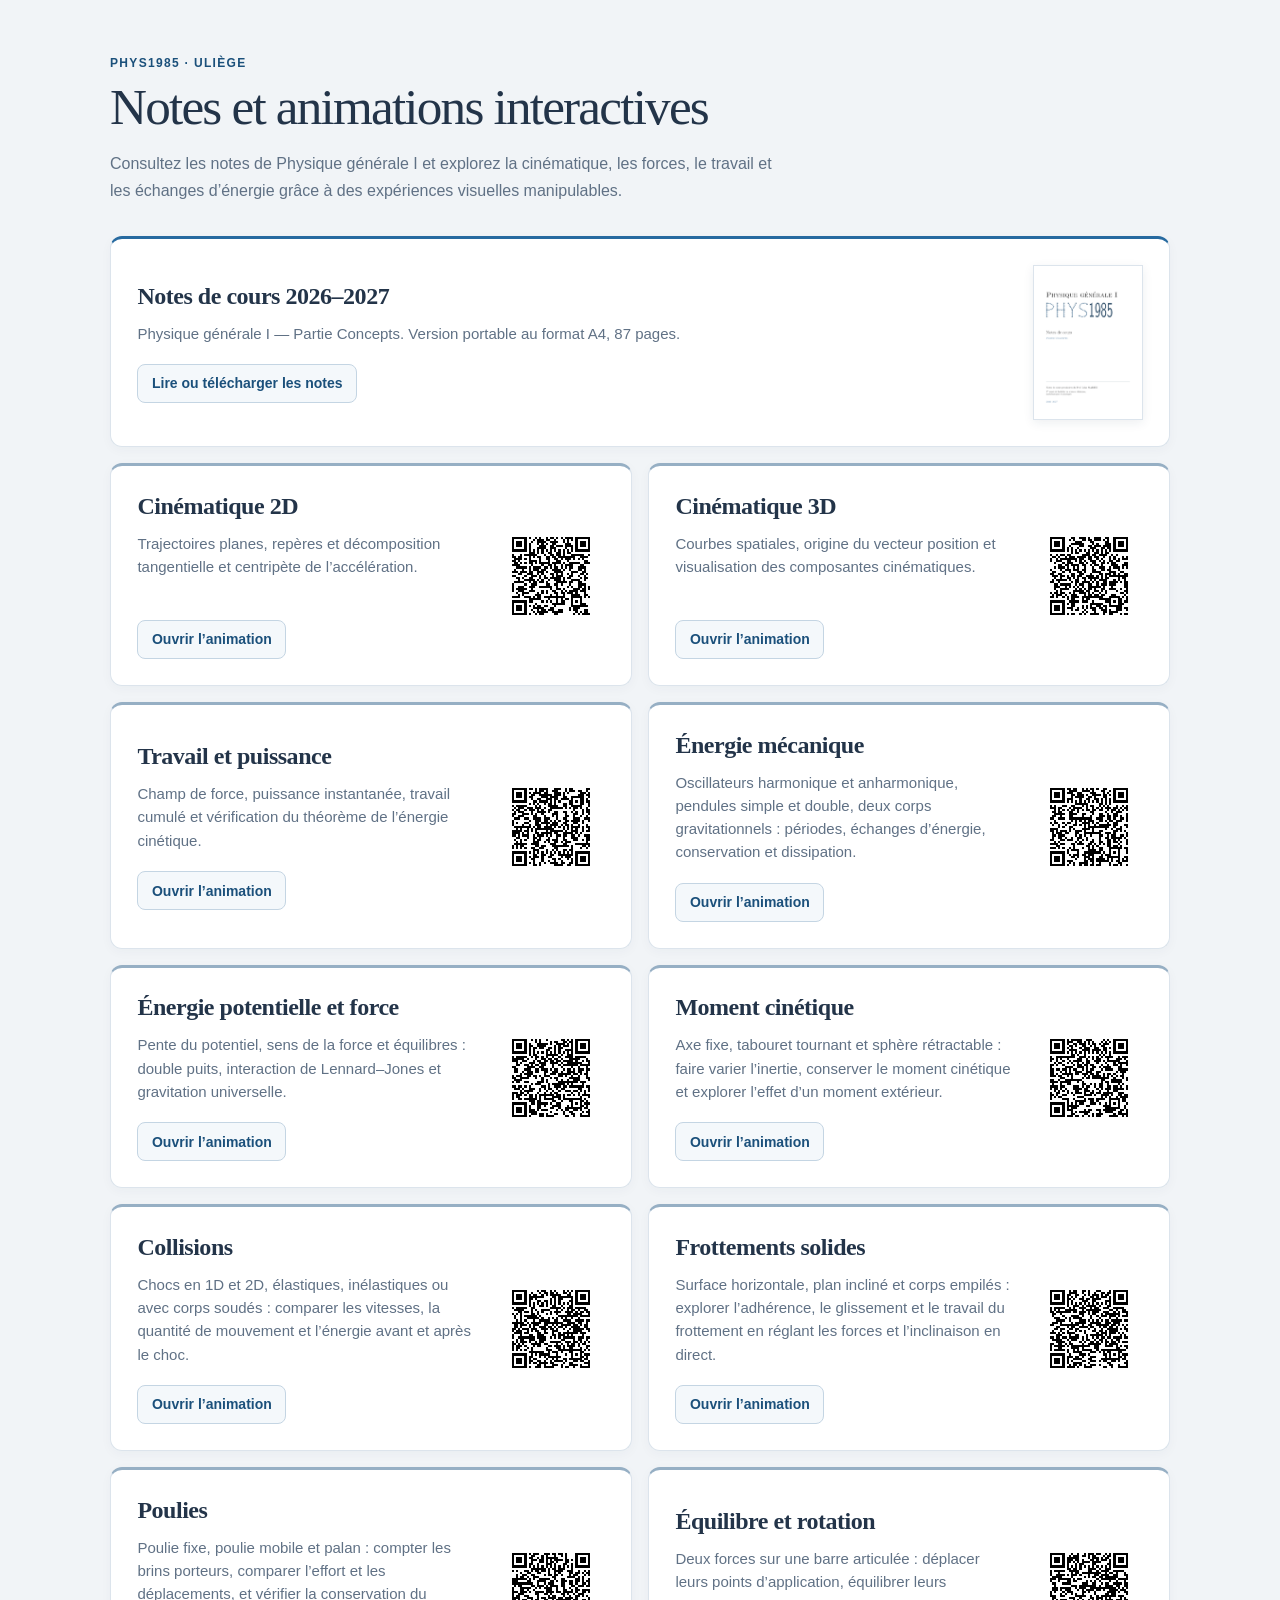
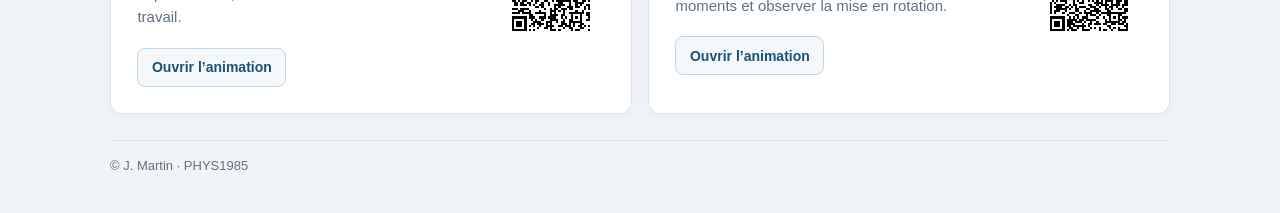
==== commit 1fae3c95: "Publish latest 2026–2027 Fiziko course notes" ====
--- a/index.html
+++ b/index.html
@@ -29,10 +29,10 @@
       <article class="featured">
         <div>
           <h2>Notes de cours 2026–2027</h2>
-          <p>Physique générale I — Partie Concepts. Version portable au format A4, 83 pages.</p>
-          <a class="button" href="notes/Notes_2627_portable.pdf">Lire ou télécharger les notes</a>
+          <p>Physique générale I — Partie Concepts. Version portable au format A4, 87 pages.</p>
+          <a class="button" href="notes/Notes_de_cours_2627.pdf">Lire ou télécharger les notes</a>
         </div>
-        <a class="notes-cover-link" href="notes/Notes_2627_portable.pdf" aria-label="Ouvrir les notes de cours 2026–2027">
+        <a class="notes-cover-link" href="notes/Notes_de_cours_2627.pdf" aria-label="Ouvrir les notes de cours 2026–2027">
           <img class="notes-cover" src="notes/Notes_2627_portable_cover.png" alt="Page de garde des notes de cours PHYS1985 2026–2027">
         </a>
       </article>
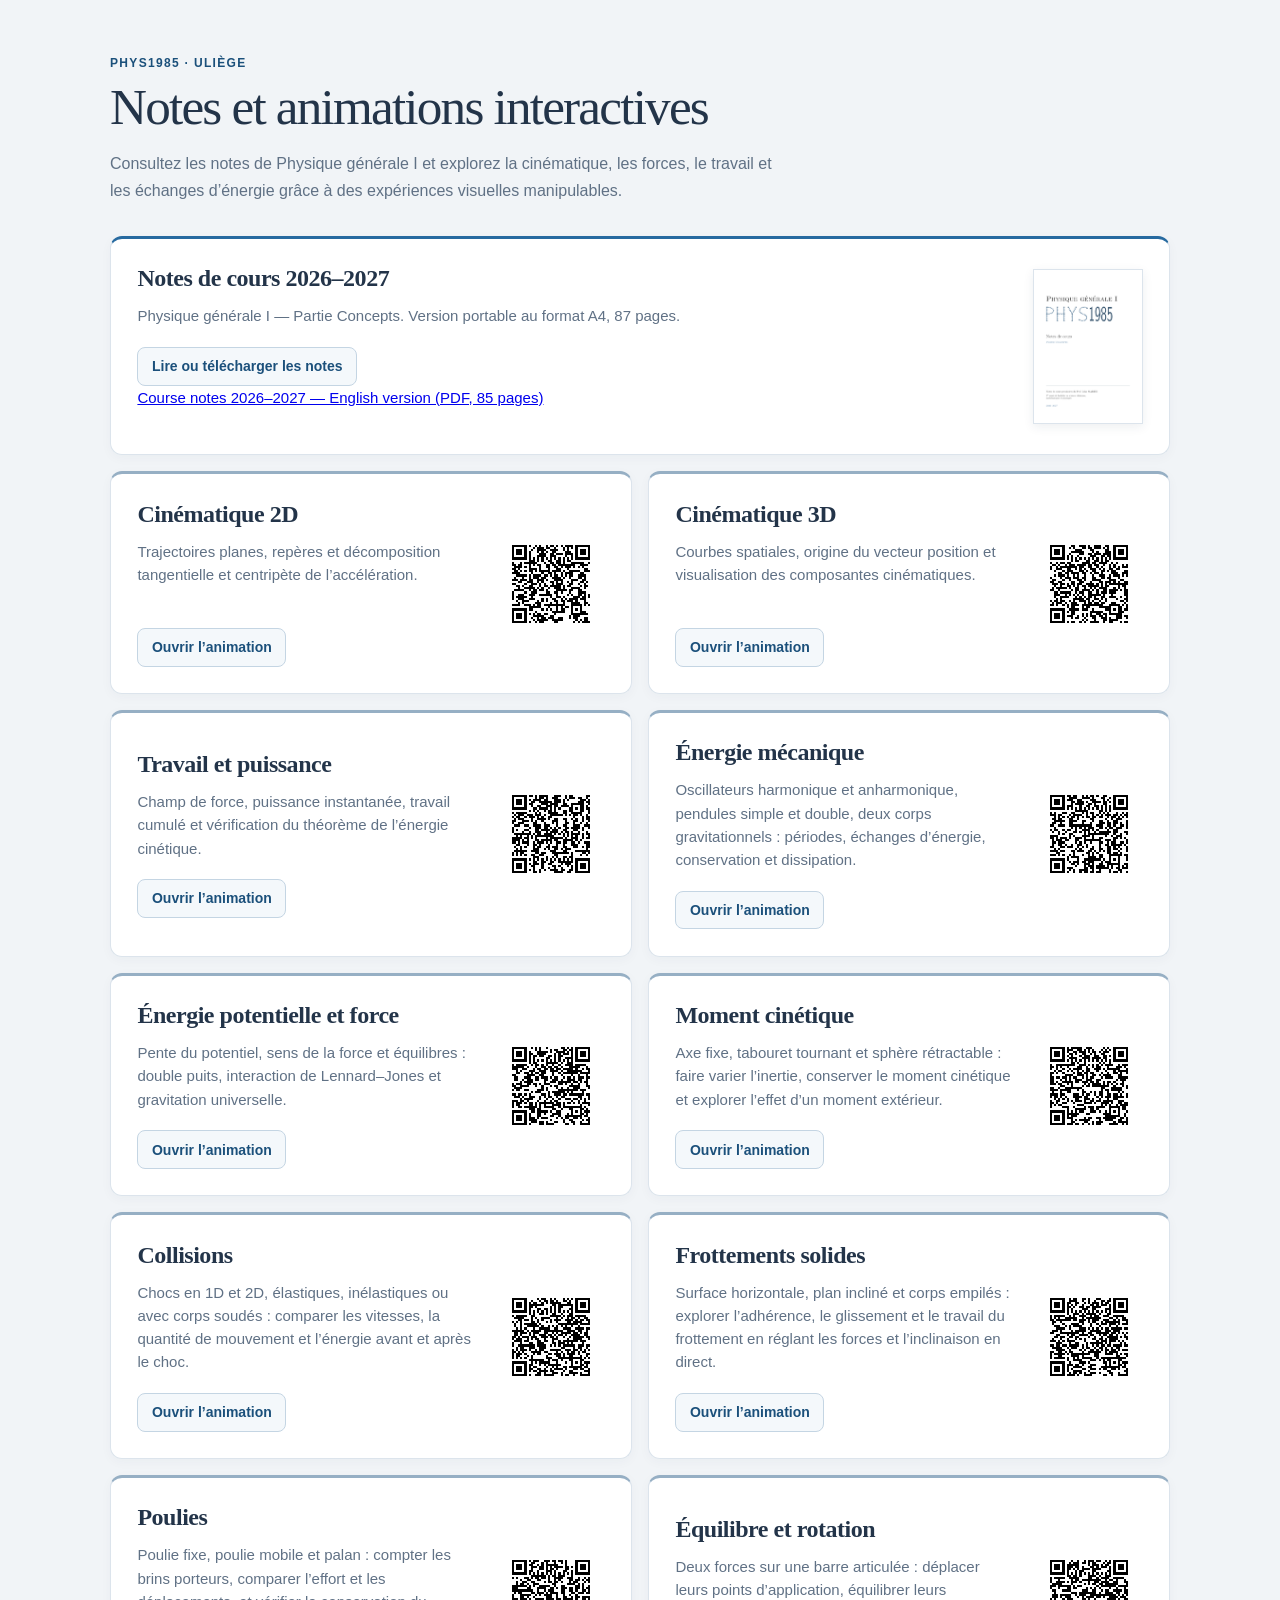
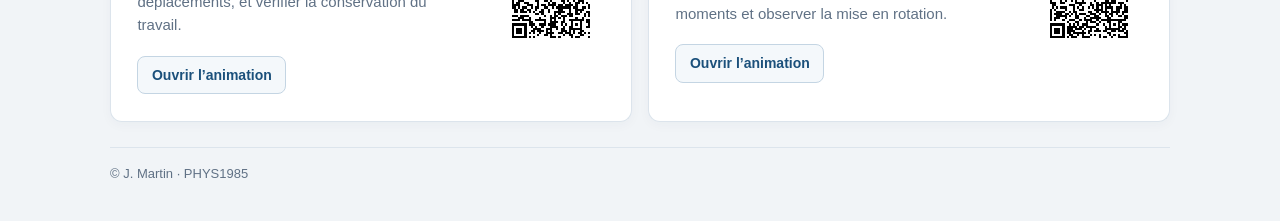
==== commit eff562da: "Publish corrected English course notes for 2026–2027" ====
--- a/index.html
+++ b/index.html
@@ -31,6 +31,7 @@
           <h2>Notes de cours 2026–2027</h2>
           <p>Physique générale I — Partie Concepts. Version portable au format A4, 87 pages.</p>
           <a class="button" href="notes/Notes_de_cours_2627.pdf">Lire ou télécharger les notes</a>
+          <p lang="en"><a href="notes/Course_notes_2627_EN.pdf">Course notes 2026–2027 — English version (PDF, 85 pages)</a></p>
         </div>
         <a class="notes-cover-link" href="notes/Notes_de_cours_2627.pdf" aria-label="Ouvrir les notes de cours 2026–2027">
           <img class="notes-cover" src="notes/Notes_2627_portable_cover.png" alt="Page de garde des notes de cours PHYS1985 2026–2027">
